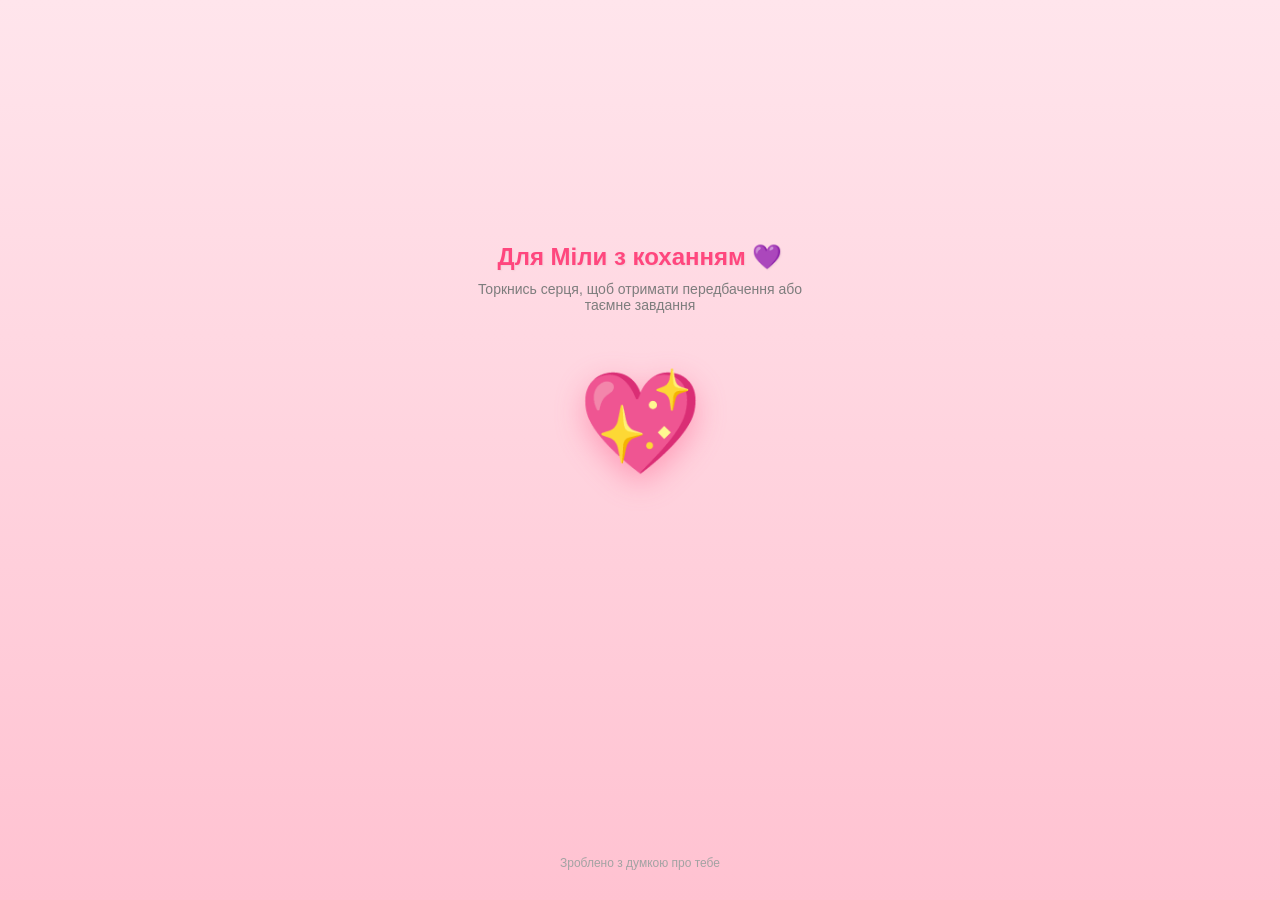
==== index.html @ e7e1ed67 "Add files via upload" ====
<!DOCTYPE html>
<html lang="uk">
<head>
    <meta charset="UTF-8">
    <meta name="viewport" content="width=device-width, initial-scale=1.0, maximum-scale=1.0, user-scalable=no">
    <title>Міла, ти моє серденько ✨</title>
    <!-- Підключаємо офіційний скрипт Telegram WebApp -->
    <script src="https://telegram.org/js/telegram-web-app.js"></script>
    <style>
        /* --- МОБІЛЬНА СТИЛІЗАЦІЯ (CSS) --- */
        * {
            box-sizing: border-box;
            margin: 0;
            padding: 0;
            font-family: -apple-system, BlinkMacSystemFont, 'Segoe UI', Roboto, Helvetica, Arial, sans-serif;
            -webkit-tap-highlight-color: transparent; /* прибирає синій спалах при кліці на айфонах */
        }

        body {
            background: linear-gradient(180deg, #ffe5ec 0%, #ffc2d1 100%);
            height: 100vh;
            width: 100vw;
            display: flex;
            flex-direction: column;
            justify-content: space-between;
            align-items: center;
            overflow: hidden;
            padding: 20px;
            color: #4a4a4a;
        }

        /* Контейнер гри */
        .game-container {
            flex: 1;
            display: flex;
            flex-direction: column;
            justify-content: center;
            align-items: center;
            width: 100%;
            max-width: 360px; /* Ідеально для екранів смартфонів */
            text-align: center;
        }

        h1 {
            color: #ff477e;
            font-size: 24px;
            margin-bottom: 10px;
            text-shadow: 1px 1px 2px rgba(0,0,0,0.05);
        }

        .subtitle {
            font-size: 14px;
            color: #7d7d7d;
            margin-bottom: 30px;
            padding: 0 10px;
        }

        /* Магічне Серце (Ігровий елемент) */
        .magic-heart-zone {
            position: relative;
            width: 160px;
            height: 160px;
            display: flex;
            justify-content: center;
            align-items: center;
            margin-bottom: 30px;
        }

        .main-heart {
            font-size: 100px;
            cursor: pointer;
            transition: transform 0.3s ease;
            user-select: none;
            filter: drop-shadow(0 10px 15px rgba(255, 71, 126, 0.4));
        }

        /* Анімація обертання під час "ворожіння" */
        .main-heart.spinning {
            animation: spinAndPulse 0.6s infinite linear;
        }

        @keyframes spinAndPulse {
            0% { transform: scale(1) rotate(0deg); }
            50% { transform: scale(1.2) rotate(180deg); }
            100% { transform: scale(1) rotate(360deg); }
        }

        /* Блок з результатом */
        .prediction-box {
            background: rgba(255, 255, 255, 0.9);
            backdrop-filter: blur(10px);
            border-radius: 20px;
            padding: 20px;
            min-height: 100px;
            display: flex;
            justify-content: center;
            align-items: center;
            width: 100%;
            box-shadow: 0 8px 25px rgba(251, 111, 146, 0.2);
            border: 1.5px solid rgba(255, 255, 255, 0.6);
            transform: scale(0.9);
            opacity: 0;
            transition: all 0.5s cubic-bezier(0.175, 0.885, 0.32, 1.275);
        }

        .prediction-box.show {
            transform: scale(1);
            opacity: 1;
        }

        .prediction-text {
            font-size: 16px;
            font-weight: 500;
            line-height: 1.5;
            color: #ff477e;
        }

        /* Підказка внизу екрану */
        .footer-tip {
            font-size: 12px;
            color: #a3a3a3;
            margin-bottom: 10px;
        }

        /* Частинки для кліку */
        .heart-pop {
            position: absolute;
            pointer-events: none;
            font-size: 20px;
            animation: popOut 1s ease-out forwards;
        }

        @keyframes popOut {
            0% { transform: translate(0, 0) scale(0.5); opacity: 1; }
            100% { transform: translate(var(--mx), var(--my)) scale(1.2); opacity: 0; }
        }
    </style>
</head>
<body>

    <div class="game-container">
        <h1 id="greeting">Для Міли з коханням 💜</h1>
        <p class="subtitle" id="sub">Торкнись серця, щоб отримати передбачення або таємне завдання</p>

        <!-- Інтерактивне серце -->
        <div class="magic-heart-zone">
            <div class="main-heart" id="heartBtn">💖</div>
        </div>

        <!-- Віконце результату -->
        <div class="prediction-box" id="resultBox">
            <p class="prediction-text" id="resultText">Тут з'явиться твоя магія...</p>
        </div>
    </div>

    <div class="footer-tip">Зроблено з думкою про тебе</div>

    <!-- --- ЛОГІКА ГРИ (JavaScript) --- -->
    <script>
        // Ініціалізація Telegram WebApp (щоб він адаптувався під тему ТГ і знав, що він у боті)
        const tg = window.Telegram.WebApp;
        tg.expand(); // Розгортає додаток на весь екран телефону
        
        // Повідомляємо ТГ, який колір шапки зробити
        tg.setHeaderColor('#ffe5ec');

        const heartBtn = document.getElementById('heartBtn');
        const resultBox = document.getElementById('resultBox');
        const resultText = document.getElementById('resultText');
        
        // Список передбачень/ігрових квестів для Міли
        const lovePredictions = [
            "🔮 Сьогодні тебе чекає дуууже приємний сюрприз від однієї закоханої людини! 🥰",
            "💌 Завдання: Напиши автору цього бота три слова, які першими спадають на думку, коли ти про нього згадуєш.",
            "🧸 Зірки кажуть, що твої обійми сьогодні мають лікувальний ефект. Терміново потрібна практика!",
            "✨ Твоя врода сьогодні офіційно поза законом! Зменш рівень чарівності, бо серця навколо тануть. 👮‍♀️",
            "🌸 Передбачення: Наступна твоя кава чи чай принесе тобі неймовірну радісну новину.",
            "🎟️ Купон: Це повідомлення дає тобі право на безкоштовний масаж або смачну вечерю від автора! 😉",
            "🌕 Ти — чиєсь найтепліше сонечко навіть у похмурий день. Пам'ятай це!"
        ];

        let isSpinning = false;

        heartBtn.addEventListener('click', (e) => {
            if (isSpinning) return; // Захист від спам-кліків під час анімації
            
            isSpinning = true;
            heartBtn.classList.add('spinning');
            resultBox.classList.remove('show');
            
            // Створюємо вибух сердечок навколо великого серця
            createPopHearts(e);

            // Імітуємо "думання" кулі/серця (600 мілісекунд)
            setTimeout(() => {
                heartBtn.classList.remove('spinning');
                
                // Вибираємо випадковий варіант
                const randomIdx = Math.floor(Math.random() * lovePredictions.length);
                resultText.innerHTML = lovePredictions[randomIdx];
                
                // Показуємо результат з гарним випливанням
                resultBox.classList.add('show');
                
                // Робимо легку вібрацію на телефоні (якщо підтримується в ТГ)
                if (tg.HapticFeedback) {
                    tg.HapticFeedback.notificationOccurred('success');
                }
                
                isSpinning = false;
            }, 700);
        });

        // Функція створення ефекту вибуху дрібних сердечок на мобілці
        function createPopHearts(e) {
            const emojis = ['❤️', '💖', '💕', '✨', '🌸'];
            const rect = heartBtn.getBoundingClientRect();
            // Центр великого серця
            const centerX = rect.left + rect.width / 2;
            const centerY = rect.top + rect.height / 2;

            for (let i = 0; i < 10; i++) {
                const el = document.createElement('div');
                el.classList.add('heart-pop');
                el.textContent = emojis[Math.floor(Math.random() * emojis.length)];
                
                // Випадковий кут розльоту
                const angle = Math.random() * Math.PI * 2;
                const distance = 60 + Math.random() * 60;
                const mx = Math.cos(angle) * distance;
                const my = Math.sin(angle) * distance;

                el.style.setProperty('--mx', `${mx}px`);
                el.style.setProperty('--my', `${my}px`);
                
                el.style.left = `${centerX - 10}px`;
                el.style.top = `${centerY - 10}px`;

                document.body.appendChild(el);

                setTimeout(() => el.remove(), 1000);
            }
        }
    </script>
</body>
</html>
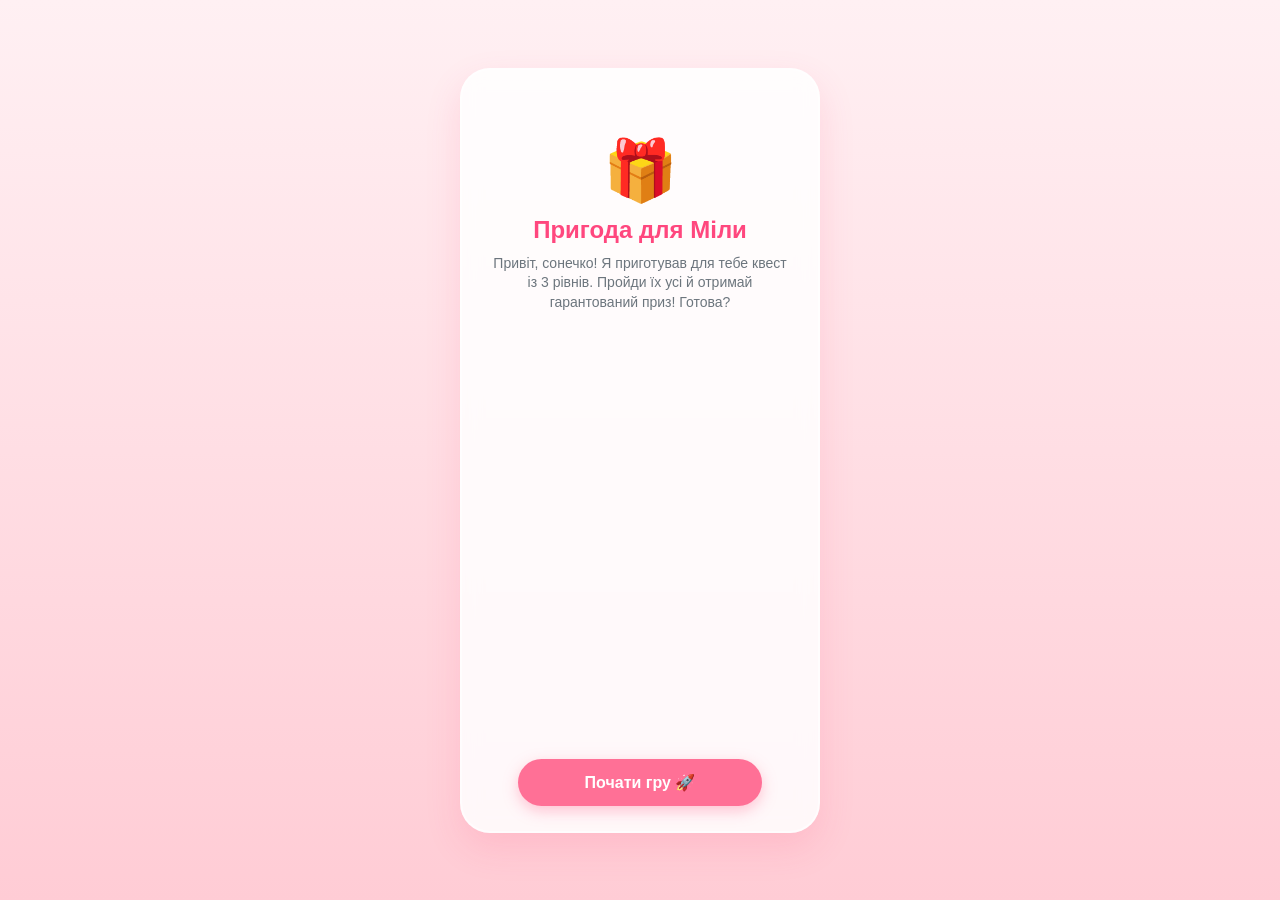
==== commit 2f89d8a7: "Update index.html" ====
--- a/index.html
+++ b/index.html
@@ -3,244 +3,324 @@
 <head>
     <meta charset="UTF-8">
     <meta name="viewport" content="width=device-width, initial-scale=1.0, maximum-scale=1.0, user-scalable=no">
-    <title>Міла, ти моє серденько ✨</title>
-    <!-- Підключаємо офіційний скрипт Telegram WebApp -->
+    <title>Пригода для Міли ✨</title>
     <script src="https://telegram.org/js/telegram-web-app.js"></script>
     <style>
-        /* --- МОБІЛЬНА СТИЛІЗАЦІЯ (CSS) --- */
         * {
             box-sizing: border-box;
             margin: 0;
             padding: 0;
-            font-family: -apple-system, BlinkMacSystemFont, 'Segoe UI', Roboto, Helvetica, Arial, sans-serif;
-            -webkit-tap-highlight-color: transparent; /* прибирає синій спалах при кліці на айфонах */
+            font-family: -apple-system, BlinkMacSystemFont, 'Segoe UI', Roboto, sans-serif;
+            -webkit-tap-highlight-color: transparent;
+            user-select: none;
         }
 
         body {
-            background: linear-gradient(180deg, #ffe5ec 0%, #ffc2d1 100%);
+            background: linear-gradient(180deg, #fff0f3 0%, #ffccd5 100%);
             height: 100vh;
             width: 100vw;
             display: flex;
             flex-direction: column;
+            align-items: center;
+            justify-content: center;
+            overflow: hidden;
+            padding: 20px;
+        }
+
+        /* Екрани рівнів */
+        .screen {
+            display: none;
+            width: 100%;
+            max-width: 360px;
+            height: 85vh;
+            background: rgba(255, 255, 255, 0.85);
+            backdrop-filter: blur(10px);
+            border-radius: 30px;
+            padding: 25px;
+            text-align: center;
+            box-shadow: 0 15px 35px rgba(255, 75, 120, 0.15);
+            border: 2px solid rgba(255, 255, 255, 0.6);
+            flex-direction: column;
             justify-content: space-between;
             align-items: center;
+            position: relative;
+        }
+
+        .screen.active {
+            display: flex;
+            animation: fadeIn 0.4s ease-out;
+        }
+
+        @keyframes fadeIn {
+            from { opacity: 0; transform: translateY(20px); }
+            to { opacity: 1; transform: translateY(0); }
+        }
+
+        /* Заголовки */
+        .level-badge {
+            background: #ff477e;
+            color: white;
+            padding: 5px 15px;
+            border-radius: 20px;
+            font-size: 12px;
+            font-weight: bold;
+            text-transform: uppercase;
+            letter-spacing: 1s;
+        }
+
+        h2 { color: #ff477e; font-size: 24px; margin-top: 10px; }
+        p.desc { color: #6c757d; font-size: 14px; margin: 10px 0; line-height: 1.4; }
+
+        /* Загальна кнопка */
+        .btn {
+            background: #ff7096;
+            color: white;
+            border: none;
+            padding: 14px 35px;
+            font-size: 16px;
+            font-weight: bold;
+            border-radius: 50px;
+            cursor: pointer;
+            box-shadow: 0 5px 15px rgba(255, 112, 150, 0.4);
+            width: 80%;
+            transition: 0.2s;
+        }
+        .btn:active { transform: scale(0.95); }
+
+        /* --- СТИЛІ РІВНЯ 1 (Клікер) --- */
+        #game-canvas {
+            width: 100%;
+            height: 50%;
+            background: rgba(255, 255, 255, 0.4);
+            border-radius: 20px;
+            position: relative;
             overflow: hidden;
-            padding: 20px;
-            color: #4a4a4a;
-        }
-
-        /* Контейнер гри */
-        .game-container {
-            flex: 1;
-            display: flex;
-            flex-direction: column;
-            justify-content: center;
-            align-items: center;
+            border: 1px dashed #ffb3c1;
+        }
+        .falling-heart {
+            position: absolute;
+            font-size: 30px;
+            cursor: pointer;
+            animation: fall 2.5s linear forwards;
+        }
+        @keyframes fall {
+            0% { top: -40px; }
+            100% { top: 100%; }
+        }
+        .score-board { font-size: 18px; font-weight: bold; color: #ff477e; }
+
+        /* --- СТИЛІ РІВНЯ 2 (Код) --- */
+        .input-code {
+            width: 90%;
+            padding: 12px;
+            border: 2px solid #ffccd5;
+            border-radius: 15px;
+            font-size: 16px;
+            text-align: center;
+            outline: none;
+            color: #ff477e;
+            font-weight: bold;
+        }
+        .input-code:focus { border-color: #ff477e; }
+        .hint { font-size: 12px; color: #9c89b8; font-style: italic; }
+
+        /* --- СТИЛІ РІВНЯ 3 (Колесо) --- */
+        .wheel-container {
+            position: relative;
+            width: 200px;
+            height: 200px;
+        }
+        .wheel {
             width: 100%;
-            max-width: 360px; /* Ідеально для екранів смартфонів */
-            text-align: center;
-        }
-
-        h1 {
+            height: 100%;
+            border-radius: 50%;
+            border: 5px solid #ff477e;
+            background: conic-gradient(
+                #ffccd5 0deg 120deg, 
+                #ff7096 120deg 240deg, 
+                #ff477e 240deg 360deg
+            );
+            transition: transform 3s cubic-bezier(0.1, 0.8, 0.1, 1);
+        }
+        .wheel-pointer {
+            position: absolute;
+            top: -15px;
+            left: 50%;
+            transform: translateX(-50%);
+            font-size: 24px;
+            z-index: 10;
+        }
+        .prize-box {
+            background: #fff;
+            padding: 15px;
+            border-radius: 15px;
+            border: 2px dashed #ff477e;
+            font-weight: bold;
             color: #ff477e;
-            font-size: 24px;
-            margin-bottom: 10px;
-            text-shadow: 1px 1px 2px rgba(0,0,0,0.05);
-        }
-
-        .subtitle {
-            font-size: 14px;
-            color: #7d7d7d;
-            margin-bottom: 30px;
-            padding: 0 10px;
-        }
-
-        /* Магічне Серце (Ігровий елемент) */
-        .magic-heart-zone {
-            position: relative;
-            width: 160px;
-            height: 160px;
-            display: flex;
-            justify-content: center;
-            align-items: center;
-            margin-bottom: 30px;
-        }
-
-        .main-heart {
-            font-size: 100px;
-            cursor: pointer;
-            transition: transform 0.3s ease;
-            user-select: none;
-            filter: drop-shadow(0 10px 15px rgba(255, 71, 126, 0.4));
-        }
-
-        /* Анімація обертання під час "ворожіння" */
-        .main-heart.spinning {
-            animation: spinAndPulse 0.6s infinite linear;
-        }
-
-        @keyframes spinAndPulse {
-            0% { transform: scale(1) rotate(0deg); }
-            50% { transform: scale(1.2) rotate(180deg); }
-            100% { transform: scale(1) rotate(360deg); }
-        }
-
-        /* Блок з результатом */
-        .prediction-box {
-            background: rgba(255, 255, 255, 0.9);
-            backdrop-filter: blur(10px);
-            border-radius: 20px;
-            padding: 20px;
-            min-height: 100px;
-            display: flex;
-            justify-content: center;
-            align-items: center;
-            width: 100%;
-            box-shadow: 0 8px 25px rgba(251, 111, 146, 0.2);
-            border: 1.5px solid rgba(255, 255, 255, 0.6);
-            transform: scale(0.9);
-            opacity: 0;
-            transition: all 0.5s cubic-bezier(0.175, 0.885, 0.32, 1.275);
-        }
-
-        .prediction-box.show {
-            transform: scale(1);
-            opacity: 1;
-        }
-
-        .prediction-text {
-            font-size: 16px;
-            font-weight: 500;
-            line-height: 1.5;
-            color: #ff477e;
-        }
-
-        /* Підказка внизу екрану */
-        .footer-tip {
-            font-size: 12px;
-            color: #a3a3a3;
-            margin-bottom: 10px;
-        }
-
-        /* Частинки для кліку */
-        .heart-pop {
-            position: absolute;
-            pointer-events: none;
-            font-size: 20px;
-            animation: popOut 1s ease-out forwards;
-        }
-
-        @keyframes popOut {
-            0% { transform: translate(0, 0) scale(0.5); opacity: 1; }
-            100% { transform: translate(var(--mx), var(--my)) scale(1.2); opacity: 0; }
-        }
+            display: none;
+            animation: pop 0.5s ease;
+        }
+        @keyframes pop { 0% { transform: scale(0); } 100% { transform: scale(1); } }
     </style>
 </head>
 <body>
 
-    <div class="game-container">
-        <h1 id="greeting">Для Міли з коханням 💜</h1>
-        <p class="subtitle" id="sub">Торкнись серця, щоб отримати передбачення або таємне завдання</p>
-
-        <!-- Інтерактивне серце -->
-        <div class="magic-heart-zone">
-            <div class="main-heart" id="heartBtn">💖</div>
+    <!-- СТАРТОВИЙ ЕКРАН -->
+    <div class="screen active" id="scr-start">
+        <div style="margin-top: 40px;">
+            <div style="font-size: 60px;">🎁</div>
+            <h2>Пригода для Міли</h2>
+            <p class="desc">Привіт, сонечко! Я приготував для тебе квест із 3 рівнів. Пройди їх усі й отримай гарантований приз! Готова?</p>
         </div>
-
-        <!-- Віконце результату -->
-        <div class="prediction-box" id="resultBox">
-            <p class="prediction-text" id="resultText">Тут з'явиться твоя магія...</p>
+        <button class="btn" onclick="nextScreen('scr-l1')">Почати гру 🚀</button>
+    </div>
+
+    <!-- РІВЕНЬ 1: КЛІКЕР -->
+    <div class="screen" id="scr-l1">
+        <div class="level-badge">Рівень 1</div>
+        <h2>Впіймай кохання</h2>
+        <p class="desc">Зверху падають мої серця! Встигни клікнути/тапнути на 10 сердечок, поки не сплив час!</p>
+        <div class="score-board">Зловлено: <span id="score">0</span> / 10</div>
+        <div id="game-canvas"></div>
+        <button class="btn" id="start-l1-btn" onclick="startLevel1()">Старт 🎯</button>
+    </div>
+
+    <!-- РІВЕНЬ 2: ЗАГАДКА -->
+    <div class="screen" id="scr-l2">
+        <div class="level-badge">Рівень 2</div>
+        <h2>Таємне слово</h2>
+        <p class="desc">Щоб відкрити сейф із призами, введи слово-пароль. <br><b>Підказка:</b> Яке твоє найулюбленіше кодове слово, лагідне ім'я, або дата? (Наприклад, твоє ім'я або слово "кохання")</p>
+        <div style="width: 100%; display:flex; flex-direction:column; gap: 15px; align-items:center;">
+            <!-- НАЛАШТУЙ ПАРОЛЬ ТУТ. Зараз стоїть: міла -->
+            <input type="text" class="input-code" id="secret-input" placeholder="Введи пароль тут...">
+            <p class="hint" id="l2-error" style="color: red; display:none;">Ой, невірний пароль! Спробуй ще раз 😘</p>
         </div>
+        <button class="btn" onclick="checkLevel2()">Перевірити 🔑</button>
     </div>
 
-    <div class="footer-tip">Зроблено з думкою про тебе</div>
-
-    <!-- --- ЛОГІКА ГРИ (JavaScript) --- -->
+    <!-- РІВЕНЬ 3: ПРИЗИ -->
+    <div class="screen" id="scr-l3">
+        <div class="level-badge">Фінал 🏆</div>
+        <h2>Колесо суперпризів!</h2>
+        <p class="desc">Ти впоралась! Залишився останній крок — крути колесо і забирай свій подарунок!</p>
+        
+        <div class="wheel-container">
+            <div class="wheel-pointer">👇</div>
+            <div class="wheel" id="wheel"></div>
+        </div>
+
+        <div class="prize-box" id="prize-result"></div>
+
+        <button class="btn" id="spin-btn" onclick="spinWheel()">Крутити колесо 🎪</button>
+    </div>
+
     <script>
-        // Ініціалізація Telegram WebApp (щоб він адаптувався під тему ТГ і знав, що він у боті)
+        // Ініціалізація Telegram
         const tg = window.Telegram.WebApp;
-        tg.expand(); // Розгортає додаток на весь екран телефону
-        
-        // Повідомляємо ТГ, який колір шапки зробити
-        tg.setHeaderColor('#ffe5ec');
-
-        const heartBtn = document.getElementById('heartBtn');
-        const resultBox = document.getElementById('resultBox');
-        const resultText = document.getElementById('resultText');
-        
-        // Список передбачень/ігрових квестів для Міли
-        const lovePredictions = [
-            "🔮 Сьогодні тебе чекає дуууже приємний сюрприз від однієї закоханої людини! 🥰",
-            "💌 Завдання: Напиши автору цього бота три слова, які першими спадають на думку, коли ти про нього згадуєш.",
-            "🧸 Зірки кажуть, що твої обійми сьогодні мають лікувальний ефект. Терміново потрібна практика!",
-            "✨ Твоя врода сьогодні офіційно поза законом! Зменш рівень чарівності, бо серця навколо тануть. 👮‍♀️",
-            "🌸 Передбачення: Наступна твоя кава чи чай принесе тобі неймовірну радісну новину.",
-            "🎟️ Купон: Це повідомлення дає тобі право на безкоштовний масаж або смачну вечерю від автора! 😉",
-            "🌕 Ти — чиєсь найтепліше сонечко навіть у похмурий день. Пам'ятай це!"
-        ];
-
-        let isSpinning = false;
-
-        heartBtn.addEventListener('click', (e) => {
-            if (isSpinning) return; // Захист від спам-кліків під час анімації
+        tg.expand();
+        tg.setHeaderColor('#fff0f3');
+
+        function nextScreen(screenId) {
+            document.querySelectorAll('.screen').forEach(s => s.classList.remove('active'));
+            document.getElementById(screenId).classList.add('active');
+        }
+
+        // --- ЛОГІКА РІВНЯ 1 ---
+        let score = 0;
+        let gameInterval;
+        function startLevel1() {
+            document.getElementById('start-l1-btn').style.display = 'none';
+            score = 0;
+            document.getElementById('score').textContent = score;
             
-            isSpinning = true;
-            heartBtn.classList.add('spinning');
-            resultBox.classList.remove('show');
+            gameInterval = setInterval(() => {
+                createFallingHeart();
+            }, 600);
+        }
+
+        function createFallingHeart() {
+            const canvas = document.getElementById('game-canvas');
+            if(!canvas) return;
+            const heart = document.createElement('div');
+            heart.classList.add('falling-heart');
+            heart.textContent = ['❤️','💖','💝','💕'][Math.floor(Math.random()*4)];
+            heart.style.left = Math.random() * (canvas.clientWidth - 40) + 'px';
             
-            // Створюємо вибух сердечок навколо великого серця
-            createPopHearts(e);
-
-            // Імітуємо "думання" кулі/серця (600 мілісекунд)
+            heart.addEventListener('touchstart', (e) => {
+                e.preventDefault(); // для мобілок
+                heartHit(heart);
+            });
+            heart.addEventListener('click', () => heartHit(heart));
+
+            canvas.appendChild(heart);
+            setTimeout(() => { if(heart) heart.remove(); }, 2500);
+        }
+
+        function heartHit(heart) {
+            heart.remove();
+            score++;
+            document.getElementById('score').textContent = score;
+            if(tg.HapticFeedback) tg.HapticFeedback.impactOccurred('light');
+
+            if(score >= 10) {
+                clearInterval(gameInterval);
+                document.getElementById('game-canvas').innerHTML = '<h3 style="color:#ff477e; margin-top:30%;">Чудово! Рівень пройдено! 🌟</h3>';
+                setTimeout(() => { nextScreen('scr-l2'); }, 1500);
+            }
+        }
+
+        // --- ЛОГІКА РІВНЯ 2 ---
+        function checkLevel2() {
+            const input = document.getElementById('secret-input').value.trim().toLowerCase();
+            // Сюди впиши правильну відповідь (зараз це "міла" або "мила")
+            if(input === 'міла' || input === 'мила' || input === 'кохання') {
+                if(tg.HapticFeedback) tg.HapticFeedback.notificationOccurred('success');
+                nextScreen('scr-l3');
+            } else {
+                if(tg.HapticFeedback) tg.HapticFeedback.notificationOccurred('error');
+                document.getElementById('l2-error').style.display = 'block';
+            }
+        }
+
+        // --- ЛОГІКА РІВНЯ 3 (ПРИЗИ) ---
+        function spinWheel() {
+            const wheel = document.getElementById('wheel');
+            const spinBtn = document.getElementById('spin-btn');
+            spinBtn.disabled = true;
+            
+            // Випадковий кут обертання (мінімум 5 обертів + випадковий сектор)
+            const randomDegrees = Math.floor(Math.random() * 360) + 1800; 
+            wheel.style.transform = `rotate(${randomDegrees}deg)`;
+
+            if(tg.HapticFeedback) tg.HapticFeedback.impactOccurred('heavy');
+
             setTimeout(() => {
-                heartBtn.classList.remove('spinning');
+                // Визначаємо приз на основі фінального кута
+                const finalAngle = randomDegrees % 360;
+                let prize = "";
+
+                // 3 сектори призових купонів (можеш змінити тексти на свої!)
+                if (finalAngle >= 0 && finalAngle < 120) {
+                    prize = "🎟️ Купон на Велике Романтичне Побачення! ☕✨";
+                } else if (finalAngle >= 120 && finalAngle < 240) {
+                    prize = "🎟️ Купон на 1000 і 1 обійму та ніжний масаж! 💆‍♀️🧸";
+                } else {
+                    prize = "🎟️ Купон на виконання будь-якого твого бажання! 👑💫";
+                }
+
+                const resultBox = document.getElementById('prize-result');
+                resultBox.textContent = prize;
+                resultBox.style.display = 'block';
                 
-                // Вибираємо випадковий варіант
-                const randomIdx = Math.floor(Math.random() * lovePredictions.length);
-                resultText.innerHTML = lovePredictions[randomIdx];
+                document.querySelector('#scr-l3 h2').textContent = "Вітання Переможниці! 🎉";
+                spinBtn.style.display = 'none';
+
+                if(tg.HapticFeedback) tg.HapticFeedback.notificationOccurred('success');
                 
-                // Показуємо результат з гарним випливанням
-                resultBox.classList.add('show');
-                
-                // Робимо легку вібрацію на телефоні (якщо підтримується в ТГ)
-                if (tg.HapticFeedback) {
-                    tg.HapticFeedback.notificationOccurred('success');
-                }
-                
-                isSpinning = false;
-            }, 700);
-        });
-
-        // Функція створення ефекту вибуху дрібних сердечок на мобілці
-        function createPopHearts(e) {
-            const emojis = ['❤️', '💖', '💕', '✨', '🌸'];
-            const rect = heartBtn.getBoundingClientRect();
-            // Центр великого серця
-            const centerX = rect.left + rect.width / 2;
-            const centerY = rect.top + rect.height / 2;
-
-            for (let i = 0; i < 10; i++) {
-                const el = document.createElement('div');
-                el.classList.add('heart-pop');
-                el.textContent = emojis[Math.floor(Math.random() * emojis.length)];
-                
-                // Випадковий кут розльоту
-                const angle = Math.random() * Math.PI * 2;
-                const distance = 60 + Math.random() * 60;
-                const mx = Math.cos(angle) * distance;
-                const my = Math.sin(angle) * distance;
-
-                el.style.setProperty('--mx', `${mx}px`);
-                el.style.setProperty('--my', `${my}px`);
-                
-                el.style.left = `${centerX - 10}px`;
-                el.style.top = `${centerY - 10}px`;
-
-                document.body.appendChild(el);
-
-                setTimeout(() => el.remove(), 1000);
-            }
+                // Опціонально: відправити результат боту, щоб ти знав, що вона виграла
+                // tg.sendData(JSON.stringify({prize: prize})); 
+            }, 3000);
         }
     </script>
 </body>
-</html>+</html>
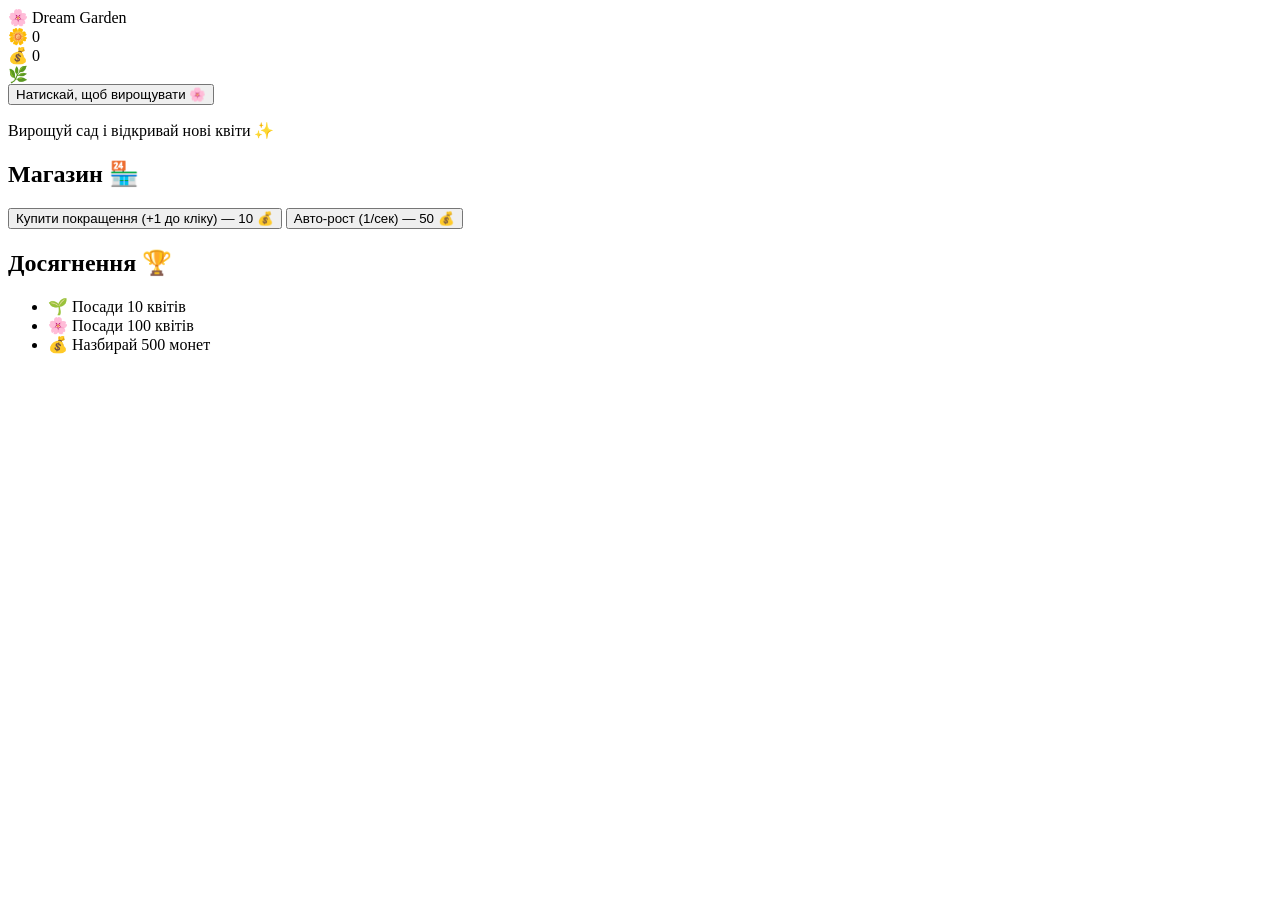
==== commit 17d6eb9e: "Update index.html" ====
--- a/index.html
+++ b/index.html
@@ -1,326 +1,78 @@
 <!DOCTYPE html>
 <html lang="uk">
 <head>
-    <meta charset="UTF-8">
-    <meta name="viewport" content="width=device-width, initial-scale=1.0, maximum-scale=1.0, user-scalable=no">
-    <title>Пригода для Міли ✨</title>
-    <script src="https://telegram.org/js/telegram-web-app.js"></script>
-    <style>
-        * {
-            box-sizing: border-box;
-            margin: 0;
-            padding: 0;
-            font-family: -apple-system, BlinkMacSystemFont, 'Segoe UI', Roboto, sans-serif;
-            -webkit-tap-highlight-color: transparent;
-            user-select: none;
-        }
+  <meta charset="UTF-8" />
+  <meta name="viewport" content="width=device-width, initial-scale=1.0, maximum-scale=1.0, user-scalable=no"/>
+  <title>Dream Garden 🌸</title>
 
-        body {
-            background: linear-gradient(180deg, #fff0f3 0%, #ffccd5 100%);
-            height: 100vh;
-            width: 100vw;
-            display: flex;
-            flex-direction: column;
-            align-items: center;
-            justify-content: center;
-            overflow: hidden;
-            padding: 20px;
-        }
+  <link rel="stylesheet" href="style.css" />
 
-        /* Екрани рівнів */
-        .screen {
-            display: none;
-            width: 100%;
-            max-width: 360px;
-            height: 85vh;
-            background: rgba(255, 255, 255, 0.85);
-            backdrop-filter: blur(10px);
-            border-radius: 30px;
-            padding: 25px;
-            text-align: center;
-            box-shadow: 0 15px 35px rgba(255, 75, 120, 0.15);
-            border: 2px solid rgba(255, 255, 255, 0.6);
-            flex-direction: column;
-            justify-content: space-between;
-            align-items: center;
-            position: relative;
-        }
+  <!-- Telegram WebApp SDK -->
+  <script src="https://telegram.org/js/telegram-web-app.js"></script>
+</head>
 
-        .screen.active {
-            display: flex;
-            animation: fadeIn 0.4s ease-out;
-        }
+<body>
+  <div class="app">
 
-        @keyframes fadeIn {
-            from { opacity: 0; transform: translateY(20px); }
-            to { opacity: 1; transform: translateY(0); }
-        }
+    <!-- HEADER -->
+    <header class="top-bar">
+      <div class="title">🌸 Dream Garden</div>
 
-        /* Заголовки */
-        .level-badge {
-            background: #ff477e;
-            color: white;
-            padding: 5px 15px;
-            border-radius: 20px;
-            font-size: 12px;
-            font-weight: bold;
-            text-transform: uppercase;
-            letter-spacing: 1s;
-        }
+      <div class="stats">
+        <div class="stat">
+          🌼 <span id="flowers">0</span>
+        </div>
+        <div class="stat">
+          💰 <span id="coins">0</span>
+        </div>
+      </div>
+    </header>
 
-        h2 { color: #ff477e; font-size: 24px; margin-top: 10px; }
-        p.desc { color: #6c757d; font-size: 14px; margin: 10px 0; line-height: 1.4; }
+    <!-- MAIN GAME AREA -->
+    <main class="game-area">
 
-        /* Загальна кнопка */
-        .btn {
-            background: #ff7096;
-            color: white;
-            border: none;
-            padding: 14px 35px;
-            font-size: 16px;
-            font-weight: bold;
-            border-radius: 50px;
-            cursor: pointer;
-            box-shadow: 0 5px 15px rgba(255, 112, 150, 0.4);
-            width: 80%;
-            transition: 0.2s;
-        }
-        .btn:active { transform: scale(0.95); }
+      <div class="garden" id="garden">
+        🌿
+      </div>
 
-        /* --- СТИЛІ РІВНЯ 1 (Клікер) --- */
-        #game-canvas {
-            width: 100%;
-            height: 50%;
-            background: rgba(255, 255, 255, 0.4);
-            border-radius: 20px;
-            position: relative;
-            overflow: hidden;
-            border: 1px dashed #ffb3c1;
-        }
-        .falling-heart {
-            position: absolute;
-            font-size: 30px;
-            cursor: pointer;
-            animation: fall 2.5s linear forwards;
-        }
-        @keyframes fall {
-            0% { top: -40px; }
-            100% { top: 100%; }
-        }
-        .score-board { font-size: 18px; font-weight: bold; color: #ff477e; }
+      <button class="big-button" id="growBtn">
+        Натискай, щоб вирощувати 🌸
+      </button>
 
-        /* --- СТИЛІ РІВНЯ 2 (Код) --- */
-        .input-code {
-            width: 90%;
-            padding: 12px;
-            border: 2px solid #ffccd5;
-            border-radius: 15px;
-            font-size: 16px;
-            text-align: center;
-            outline: none;
-            color: #ff477e;
-            font-weight: bold;
-        }
-        .input-code:focus { border-color: #ff477e; }
-        .hint { font-size: 12px; color: #9c89b8; font-style: italic; }
+      <p class="hint">
+        Вирощуй сад і відкривай нові квіти ✨
+      </p>
 
-        /* --- СТИЛІ РІВНЯ 3 (Колесо) --- */
-        .wheel-container {
-            position: relative;
-            width: 200px;
-            height: 200px;
-        }
-        .wheel {
-            width: 100%;
-            height: 100%;
-            border-radius: 50%;
-            border: 5px solid #ff477e;
-            background: conic-gradient(
-                #ffccd5 0deg 120deg, 
-                #ff7096 120deg 240deg, 
-                #ff477e 240deg 360deg
-            );
-            transition: transform 3s cubic-bezier(0.1, 0.8, 0.1, 1);
-        }
-        .wheel-pointer {
-            position: absolute;
-            top: -15px;
-            left: 50%;
-            transform: translateX(-50%);
-            font-size: 24px;
-            z-index: 10;
-        }
-        .prize-box {
-            background: #fff;
-            padding: 15px;
-            border-radius: 15px;
-            border: 2px dashed #ff477e;
-            font-weight: bold;
-            color: #ff477e;
-            display: none;
-            animation: pop 0.5s ease;
-        }
-        @keyframes pop { 0% { transform: scale(0); } 100% { transform: scale(1); } }
-    </style>
-</head>
-<body>
+    </main>
 
-    <!-- СТАРТОВИЙ ЕКРАН -->
-    <div class="screen active" id="scr-start">
-        <div style="margin-top: 40px;">
-            <div style="font-size: 60px;">🎁</div>
-            <h2>Пригода для Міли</h2>
-            <p class="desc">Привіт, сонечко! Я приготував для тебе квест із 3 рівнів. Пройди їх усі й отримай гарантований приз! Готова?</p>
-        </div>
-        <button class="btn" onclick="nextScreen('scr-l1')">Почати гру 🚀</button>
-    </div>
+    <!-- SHOP -->
+    <section class="panel">
+      <h2>Магазин 🏪</h2>
 
-    <!-- РІВЕНЬ 1: КЛІКЕР -->
-    <div class="screen" id="scr-l1">
-        <div class="level-badge">Рівень 1</div>
-        <h2>Впіймай кохання</h2>
-        <p class="desc">Зверху падають мої серця! Встигни клікнути/тапнути на 10 сердечок, поки не сплив час!</p>
-        <div class="score-board">Зловлено: <span id="score">0</span> / 10</div>
-        <div id="game-canvas"></div>
-        <button class="btn" id="start-l1-btn" onclick="startLevel1()">Старт 🎯</button>
-    </div>
+      <button class="shop-btn" id="buyFlower">
+        Купити покращення (+1 до кліку) — 10 💰
+      </button>
 
-    <!-- РІВЕНЬ 2: ЗАГАДКА -->
-    <div class="screen" id="scr-l2">
-        <div class="level-badge">Рівень 2</div>
-        <h2>Таємне слово</h2>
-        <p class="desc">Щоб відкрити сейф із призами, введи слово-пароль. <br><b>Підказка:</b> Яке твоє найулюбленіше кодове слово, лагідне ім'я, або дата? (Наприклад, твоє ім'я або слово "кохання")</p>
-        <div style="width: 100%; display:flex; flex-direction:column; gap: 15px; align-items:center;">
-            <!-- НАЛАШТУЙ ПАРОЛЬ ТУТ. Зараз стоїть: міла -->
-            <input type="text" class="input-code" id="secret-input" placeholder="Введи пароль тут...">
-            <p class="hint" id="l2-error" style="color: red; display:none;">Ой, невірний пароль! Спробуй ще раз 😘</p>
-        </div>
-        <button class="btn" onclick="checkLevel2()">Перевірити 🔑</button>
-    </div>
+      <button class="shop-btn" id="buyAuto">
+        Авто-рост (1/сек) — 50 💰
+      </button>
+    </section>
 
-    <!-- РІВЕНЬ 3: ПРИЗИ -->
-    <div class="screen" id="scr-l3">
-        <div class="level-badge">Фінал 🏆</div>
-        <h2>Колесо суперпризів!</h2>
-        <p class="desc">Ти впоралась! Залишився останній крок — крути колесо і забирай свій подарунок!</p>
-        
-        <div class="wheel-container">
-            <div class="wheel-pointer">👇</div>
-            <div class="wheel" id="wheel"></div>
-        </div>
+    <!-- ACHIEVEMENTS -->
+    <section class="panel">
+      <h2>Досягнення 🏆</h2>
+      <ul id="achievements">
+        <li>🌱 Посади 10 квітів</li>
+        <li>🌸 Посади 100 квітів</li>
+        <li>💰 Назбирай 500 монет</li>
+      </ul>
+    </section>
 
-        <div class="prize-box" id="prize-result"></div>
+    <!-- FLOATING MESSAGE -->
+    <div id="message" class="message hidden"></div>
 
-        <button class="btn" id="spin-btn" onclick="spinWheel()">Крутити колесо 🎪</button>
-    </div>
+  </div>
 
-    <script>
-        // Ініціалізація Telegram
-        const tg = window.Telegram.WebApp;
-        tg.expand();
-        tg.setHeaderColor('#fff0f3');
-
-        function nextScreen(screenId) {
-            document.querySelectorAll('.screen').forEach(s => s.classList.remove('active'));
-            document.getElementById(screenId).classList.add('active');
-        }
-
-        // --- ЛОГІКА РІВНЯ 1 ---
-        let score = 0;
-        let gameInterval;
-        function startLevel1() {
-            document.getElementById('start-l1-btn').style.display = 'none';
-            score = 0;
-            document.getElementById('score').textContent = score;
-            
-            gameInterval = setInterval(() => {
-                createFallingHeart();
-            }, 600);
-        }
-
-        function createFallingHeart() {
-            const canvas = document.getElementById('game-canvas');
-            if(!canvas) return;
-            const heart = document.createElement('div');
-            heart.classList.add('falling-heart');
-            heart.textContent = ['❤️','💖','💝','💕'][Math.floor(Math.random()*4)];
-            heart.style.left = Math.random() * (canvas.clientWidth - 40) + 'px';
-            
-            heart.addEventListener('touchstart', (e) => {
-                e.preventDefault(); // для мобілок
-                heartHit(heart);
-            });
-            heart.addEventListener('click', () => heartHit(heart));
-
-            canvas.appendChild(heart);
-            setTimeout(() => { if(heart) heart.remove(); }, 2500);
-        }
-
-        function heartHit(heart) {
-            heart.remove();
-            score++;
-            document.getElementById('score').textContent = score;
-            if(tg.HapticFeedback) tg.HapticFeedback.impactOccurred('light');
-
-            if(score >= 10) {
-                clearInterval(gameInterval);
-                document.getElementById('game-canvas').innerHTML = '<h3 style="color:#ff477e; margin-top:30%;">Чудово! Рівень пройдено! 🌟</h3>';
-                setTimeout(() => { nextScreen('scr-l2'); }, 1500);
-            }
-        }
-
-        // --- ЛОГІКА РІВНЯ 2 ---
-        function checkLevel2() {
-            const input = document.getElementById('secret-input').value.trim().toLowerCase();
-            // Сюди впиши правильну відповідь (зараз це "міла" або "мила")
-            if(input === 'міла' || input === 'мила' || input === 'кохання') {
-                if(tg.HapticFeedback) tg.HapticFeedback.notificationOccurred('success');
-                nextScreen('scr-l3');
-            } else {
-                if(tg.HapticFeedback) tg.HapticFeedback.notificationOccurred('error');
-                document.getElementById('l2-error').style.display = 'block';
-            }
-        }
-
-        // --- ЛОГІКА РІВНЯ 3 (ПРИЗИ) ---
-        function spinWheel() {
-            const wheel = document.getElementById('wheel');
-            const spinBtn = document.getElementById('spin-btn');
-            spinBtn.disabled = true;
-            
-            // Випадковий кут обертання (мінімум 5 обертів + випадковий сектор)
-            const randomDegrees = Math.floor(Math.random() * 360) + 1800; 
-            wheel.style.transform = `rotate(${randomDegrees}deg)`;
-
-            if(tg.HapticFeedback) tg.HapticFeedback.impactOccurred('heavy');
-
-            setTimeout(() => {
-                // Визначаємо приз на основі фінального кута
-                const finalAngle = randomDegrees % 360;
-                let prize = "";
-
-                // 3 сектори призових купонів (можеш змінити тексти на свої!)
-                if (finalAngle >= 0 && finalAngle < 120) {
-                    prize = "🎟️ Купон на Велике Романтичне Побачення! ☕✨";
-                } else if (finalAngle >= 120 && finalAngle < 240) {
-                    prize = "🎟️ Купон на 1000 і 1 обійму та ніжний масаж! 💆‍♀️🧸";
-                } else {
-                    prize = "🎟️ Купон на виконання будь-якого твого бажання! 👑💫";
-                }
-
-                const resultBox = document.getElementById('prize-result');
-                resultBox.textContent = prize;
-                resultBox.style.display = 'block';
-                
-                document.querySelector('#scr-l3 h2').textContent = "Вітання Переможниці! 🎉";
-                spinBtn.style.display = 'none';
-
-                if(tg.HapticFeedback) tg.HapticFeedback.notificationOccurred('success');
-                
-                // Опціонально: відправити результат боту, щоб ти знав, що вона виграла
-                // tg.sendData(JSON.stringify({prize: prize})); 
-            }, 3000);
-        }
-    </script>
+  <script src="script.js"></script>
 </body>
 </html>
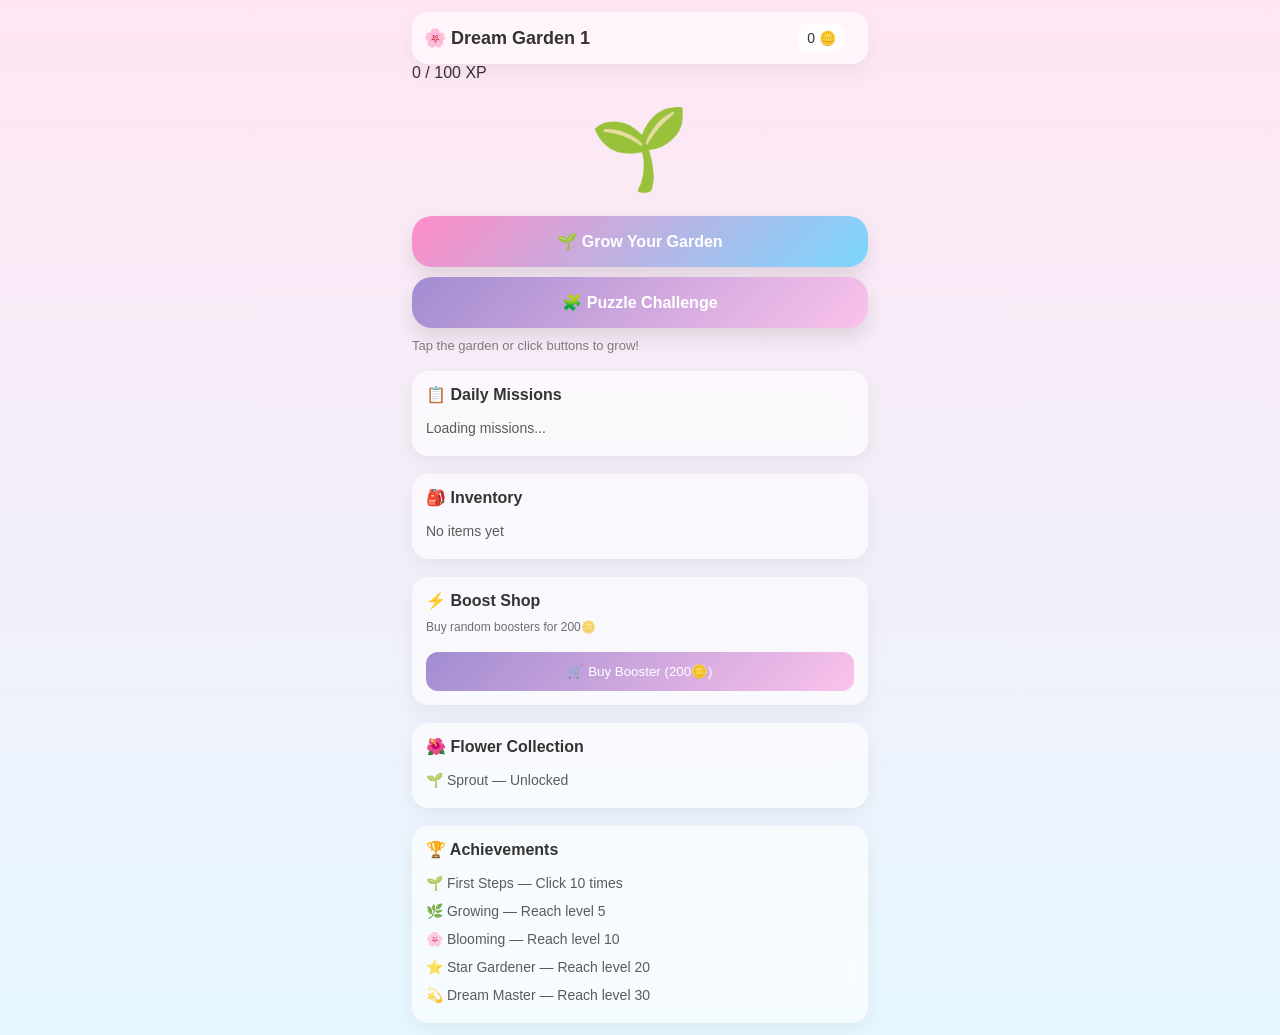
==== commit ac591223: "Update index.html" ====
--- a/index.html
+++ b/index.html
@@ -1,77 +1,108 @@
 <!DOCTYPE html>
 <html lang="uk">
 <head>
-  <meta charset="UTF-8" />
-  <meta name="viewport" content="width=device-width, initial-scale=1.0, maximum-scale=1.0, user-scalable=no"/>
+  <meta charset="UTF-8">
+  <meta name="viewport" content="width=device-width, initial-scale=1.0, user-scalable=no">
   <title>Dream Garden 🌸</title>
-
-  <link rel="stylesheet" href="style.css" />
-
-  <!-- Telegram WebApp SDK -->
+  <link rel="stylesheet" href="style.css">
+  <link rel="stylesheet" href="style-extension.css">
   <script src="https://telegram.org/js/telegram-web-app.js"></script>
+<base target="_blank">
 </head>
-
 <body>
   <div class="app">
 
-    <!-- HEADER -->
-    <header class="top-bar">
-      <div class="title">🌸 Dream Garden</div>
+    <!-- TOP BAR -->
+    <div class="top-bar">
+      <div class="title">
+        🌸 Dream Garden
+        <span class="level-badge" id="level-display">1</span>
+      </div>
+      <div class="stats">
+        <div class="stat" id="coin-display">0 🪙</div>
+        <div class="streak-indicator" id="streak-display"></div>
+      </div>
+    </div>
 
-      <div class="stats">
-        <div class="stat">
-          🌼 <span id="flowers">0</span>
-        </div>
-        <div class="stat">
-          💰 <span id="coins">0</span>
-        </div>
+    <!-- XP BAR -->
+    <div class="xp-bar-container">
+      <div class="xp-bar">
+        <div class="xp-bar-fill" id="xp-bar-fill" style="width: 0%"></div>
       </div>
-    </header>
+      <div class="xp-text" id="xp-text">0 / 100 XP</div>
+    </div>
 
-    <!-- MAIN GAME AREA -->
-    <main class="game-area">
+    <!-- BOOSTERS & EVENTS BAR -->
+    <div id="boosters-bar"></div>
+    <div id="events-bar"></div>
 
-      <div class="garden" id="garden">
-        🌿
-      </div>
+    <!-- GAME AREA -->
+    <div class="game-area">
+      <div class="garden" id="garden">🌱</div>
+      <div id="auto-display" style="font-size: 12px; opacity: 0.6; margin-top: 4px;"></div>
+    </div>
 
-      <button class="big-button" id="growBtn">
-        Натискай, щоб вирощувати 🌸
-      </button>
+    <!-- MAIN BUTTONS -->
+    <button class="big-button" id="grow-btn">
+      🌱 Grow Your Garden
+    </button>
 
-      <p class="hint">
-        Вирощуй сад і відкривай нові квіти ✨
-      </p>
+    <button class="big-button" id="puzzle-btn" style="margin-top: 10px; background: linear-gradient(135deg, #a18cd1, #fbc2eb);">
+      🧩 Puzzle Challenge
+    </button>
 
-    </main>
+    <p class="hint">Tap the garden or click buttons to grow!</p>
 
-    <!-- SHOP -->
-    <section class="panel">
-      <h2>Магазин 🏪</h2>
+    <!-- STATS -->
+    <div id="stats-display"></div>
 
-      <button class="shop-btn" id="buyFlower">
-        Купити покращення (+1 до кліку) — 10 💰
-      </button>
+    <!-- DAILY MISSIONS PANEL -->
+    <div class="panel">
+      <h2>📋 Daily Missions</h2>
+      <ul id="missions-list">
+        <li>Loading missions...</li>
+      </ul>
+    </div>
 
-      <button class="shop-btn" id="buyAuto">
-        Авто-рост (1/сек) — 50 💰
-      </button>
-    </section>
+    <!-- INVENTORY PANEL -->
+    <div class="panel">
+      <h2>🎒 Inventory</h2>
+      <ul id="inventory-list">
+        <li>No items yet</li>
+      </ul>
+    </div>
+
+    <!-- BOOST SHOP -->
+    <div class="panel">
+      <h2>⚡ Boost Shop</h2>
+      <p style="font-size: 12px; opacity: 0.7; margin-bottom: 10px;">Buy random boosters for 200🪙</p>
+      <button class="shop-btn" id="boost-shop">🛒 Buy Booster (200🪙)</button>
+    </div>
+
+    <!-- FLOWER COLLECTION -->
+    <div class="panel">
+      <h2>🌺 Flower Collection</h2>
+      <ul id="flower-list">
+        <li>🌱 Sprout — Unlocked</li>
+      </ul>
+    </div>
 
     <!-- ACHIEVEMENTS -->
-    <section class="panel">
-      <h2>Досягнення 🏆</h2>
-      <ul id="achievements">
-        <li>🌱 Посади 10 квітів</li>
-        <li>🌸 Посади 100 квітів</li>
-        <li>💰 Назбирай 500 монет</li>
+    <div class="panel">
+      <h2>🏆 Achievements</h2>
+      <ul id="achievements-list">
+        <li>🌱 First Steps — Click 10 times</li>
+        <li>🌿 Growing — Reach level 5</li>
+        <li>🌸 Blooming — Reach level 10</li>
+        <li>⭐ Star Gardener — Reach level 20</li>
+        <li>💫 Dream Master — Reach level 30</li>
       </ul>
-    </section>
-
-    <!-- FLOATING MESSAGE -->
-    <div id="message" class="message hidden"></div>
+    </div>
 
   </div>
+
+  <!-- MESSAGE POPUP -->
+  <div class="message hidden" id="message">Welcome!</div>
 
   <script src="script.js"></script>
 </body>
--- a/style.css
+++ b/style.css
@@ -0,0 +1,154 @@
+/* RESET */
+* {
+  margin: 0;
+  padding: 0;
+  box-sizing: border-box;
+  font-family: -apple-system, BlinkMacSystemFont, "Segoe UI", Roboto, Arial;
+}
+
+body {
+  background: linear-gradient(180deg, #ffe6f3, #e6f7ff);
+  color: #333;
+  min-height: 100vh;
+}
+
+/* APP WRAPPER */
+.app {
+  max-width: 480px;
+  margin: 0 auto;
+  padding: 12px;
+}
+
+/* TOP BAR */
+.top-bar {
+  display: flex;
+  justify-content: space-between;
+  align-items: center;
+  padding: 12px;
+  background: rgba(255, 255, 255, 0.6);
+  backdrop-filter: blur(10px);
+  border-radius: 16px;
+  box-shadow: 0 8px 20px rgba(0,0,0,0.05);
+}
+
+.title {
+  font-size: 18px;
+  font-weight: 600;
+}
+
+.stats {
+  display: flex;
+  gap: 10px;
+}
+
+.stat {
+  background: rgba(255,255,255,0.7);
+  padding: 6px 10px;
+  border-radius: 12px;
+  font-size: 14px;
+}
+
+/* GAME AREA */
+.game-area {
+  margin-top: 20px;
+  text-align: center;
+}
+
+.garden {
+  font-size: 80px;
+  margin: 20px 0;
+  animation: float 3s ease-in-out infinite;
+}
+
+@keyframes float {
+  0%,100% { transform: translateY(0px); }
+  50% { transform: translateY(-10px); }
+}
+
+/* BIG BUTTON */
+.big-button {
+  background: linear-gradient(135deg, #ff8cc6, #7ad7ff);
+  border: none;
+  padding: 16px;
+  width: 100%;
+  border-radius: 20px;
+  font-size: 16px;
+  color: white;
+  font-weight: 600;
+  box-shadow: 0 10px 20px rgba(0,0,0,0.1);
+  transition: 0.2s;
+}
+
+.big-button:active {
+  transform: scale(0.97);
+}
+
+/* HINT */
+.hint {
+  margin-top: 10px;
+  font-size: 13px;
+  opacity: 0.6;
+}
+
+/* PANELS */
+.panel {
+  margin-top: 18px;
+  padding: 14px;
+  background: rgba(255,255,255,0.6);
+  backdrop-filter: blur(10px);
+  border-radius: 16px;
+  box-shadow: 0 8px 20px rgba(0,0,0,0.05);
+}
+
+.panel h2 {
+  font-size: 16px;
+  margin-bottom: 10px;
+}
+
+/* SHOP BUTTONS */
+.shop-btn {
+  width: 100%;
+  margin-top: 8px;
+  padding: 12px;
+  border: none;
+  border-radius: 12px;
+  background: linear-gradient(135deg, #a18cd1, #fbc2eb);
+  color: white;
+  font-weight: 500;
+  transition: 0.2s;
+}
+
+.shop-btn:active {
+  transform: scale(0.97);
+}
+
+/* ACHIEVEMENTS */
+ul {
+  list-style: none;
+  font-size: 14px;
+}
+
+ul li {
+  padding: 6px 0;
+  opacity: 0.8;
+}
+
+/* MESSAGE POPUP */
+.message {
+  position: fixed;
+  bottom: 20px;
+  left: 50%;
+  transform: translateX(-50%);
+  background: rgba(0,0,0,0.8);
+  color: white;
+  padding: 10px 16px;
+  border-radius: 12px;
+  font-size: 14px;
+  transition: 0.3s;
+}
+
+.hidden {
+  opacity: 0;
+  pointer-events: none;
+  transform: translateX(-50%) translateY(10px);
+}
